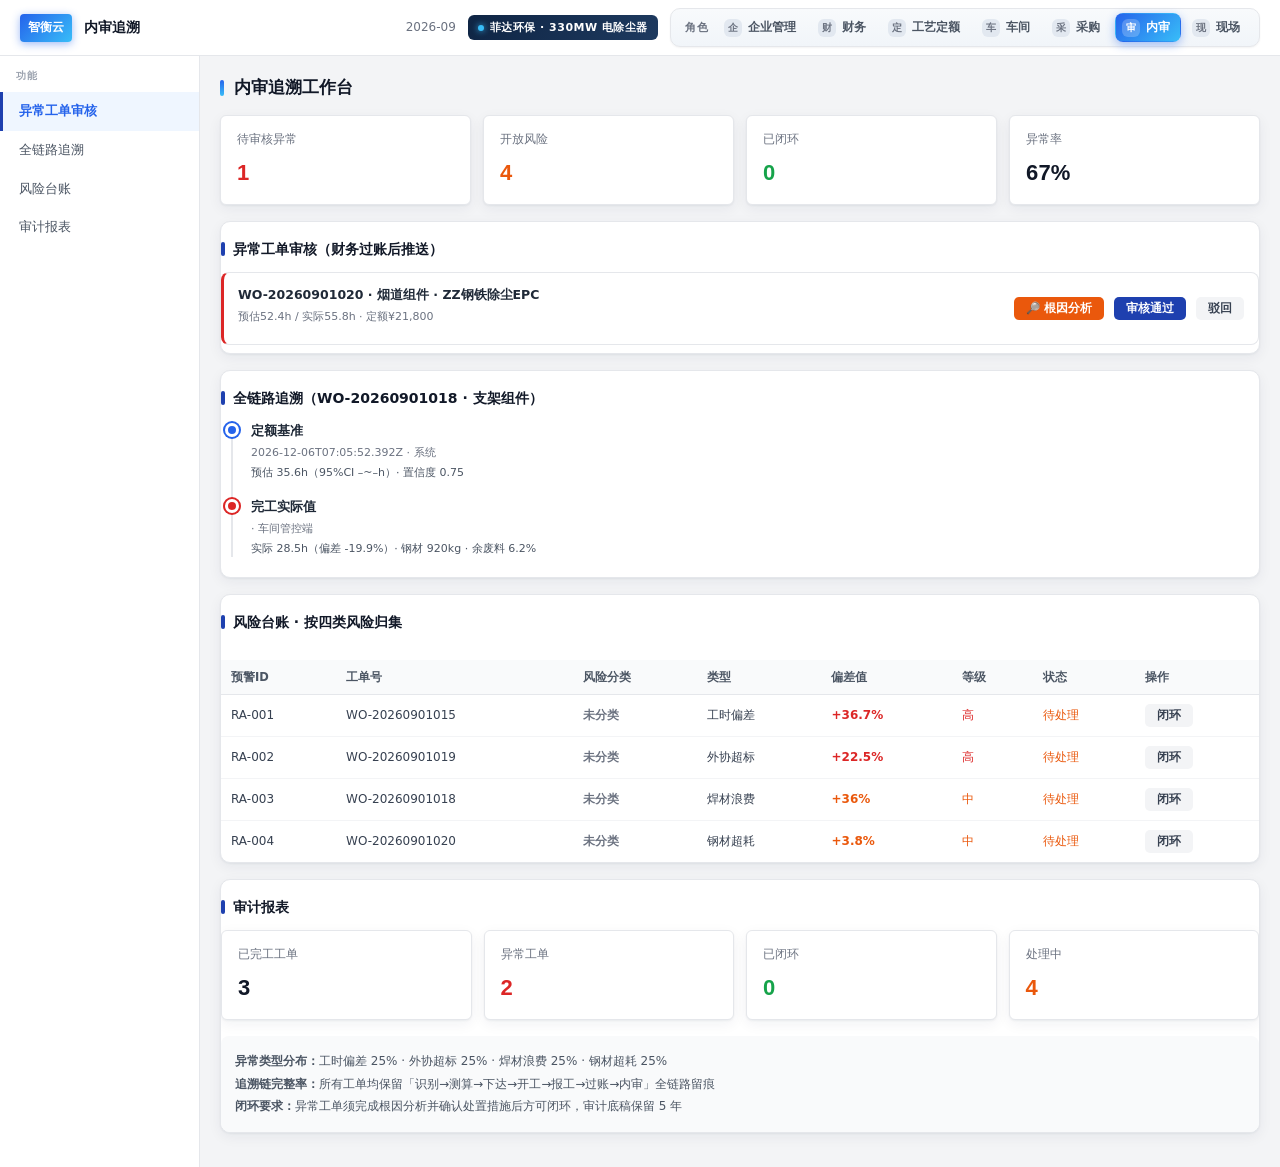
==== audit.html @ 698e4dbf "chore: 同步静态演示前端" ====
<!DOCTYPE html>
<html lang="zh-CN">
<head>
<meta charset="UTF-8">
<meta name="viewport" content="width=device-width,initial-scale=1.0">
<title>智衡云 · 内审追溯端</title>
<link rel="stylesheet" href="shared/theme.css?v=20260930v4">
<script src="shared/static-api.js"></script>
<script src="shared/cost-assumptions.js"></script>
<script src="shared/app.js"></script>
<script src="shared/api.js"></script>
</head>
<body>
<div class="topbar">
  <div class="topbar-left">
    <div class="topbar-logo">智衡云</div>
    <div><div class="topbar-title">内审追溯</div></div>
  </div>
    <div class="topbar-right">
    <span>2026-09</span>
    <span class="corp-badge"><span class="dot"></span>菲达环保 · 330MW 电除尘器</span>
    <div id="roleSwitcherSlot" data-role="audit"></div>
  </div>
</div>
<div class="role-layout">
  <div class="role-sidebar">
    <div class="role-sidebar-title">功能</div>
    <div class="role-nav-item active" onclick="switchNav(this,0)">异常工单审核</div>
    <div class="role-nav-item" onclick="switchNav(this,1)">全链路追溯</div>
    <div class="role-nav-item" onclick="switchNav(this,2)">风险台账</div>
    <div class="role-nav-item" onclick="switchNav(this,3)">审计报表</div>
  </div>
  <div class="role-main">
    <div class="role-page-head">
      <div class="role-page-title">内审追溯工作台</div>
    </div>
    <div class="role-kpi-grid" id="auditKpi"></div>

    <div class="role-panel" id="panel-anomaly">
      <div class="role-section-title">异常工单审核（财务过账后推送）</div>
      <div id="anomalyList"></div>
    </div>

    <div class="role-panel" id="panel-trace">
      <div class="role-section-title" id="traceTitle">全链路追溯</div>
      <div style="position:relative;padding-left:30px;margin-bottom:20px">
        <div style="position:absolute;left:10px;top:0;bottom:0;width:2px;background:#e5e7eb"></div>
        <div id="traceBody"><div style="color:#9ca3af;font-size:12px">加载中…</div></div>
      </div>
    </div>

    <div class="role-panel" id="panel-risk">
      <div class="role-section-title">风险台账 · 按四类风险归集</div>
      <div class="role-kpi-grid" style="margin-bottom:14px" id="riskClassBox"></div>
      <div id="riskList"></div>
    </div>

    <div class="role-panel" id="panel-report">
      <div class="role-section-title">审计报表</div>
      <div class="role-kpi-grid" style="margin-bottom:16px" id="reportKpi"></div>
      <div style="background:var(--gray-50);border-radius:8px;padding:14px;font-size:12px;color:var(--gray-600);line-height:1.9" id="reportDetail">
      </div>
    </div>

    <div class="role-panel" id="rootcauseBox" style="display:none;border-left:4px solid #2563eb"></div>
  </div>
</div>

<script>
function switchNav(el, idx) {
  var items = document.querySelectorAll('.role-nav-item');
  for (var i = 0; i < items.length; i++) items[i].classList.remove('active');
  el.classList.add('active');
  var panels = document.querySelectorAll('.role-main .role-panel');
  if (panels[idx]) {
    panels[idx].scrollIntoView({behavior:'smooth', block:'start'});
  } else {
    showToast(el.textContent.trim() + ' 模块建设中', 'warn');
  }
}

function renderAudit() {
  var posted = DB.workOrders.filter(function(w){return w.status==='posted';});
  var openRisks = DB.riskAlerts.filter(function(a){return a.status==='open';});
  var closedRisks = DB.riskAlerts.filter(function(a){return a.status==='closed';});
  var doneWOs = DB.workOrders.filter(function(w){return w.actualHours!=null;});
  var abnormal = doneWOs.filter(function(w){return detectAnomalies(w).length>0;});

  document.getElementById('auditKpi').innerHTML =
    '<div class="role-kpi-card"><div class="rk-label">待审核异常</div><div class="rk-value" style="color:#dc2626">' + posted.length + '</div></div>' +
    '<div class="role-kpi-card"><div class="rk-label">开放风险</div><div class="rk-value" style="color:#ea580c">' + openRisks.length + '</div></div>' +
    '<div class="role-kpi-card"><div class="rk-label">已闭环</div><div class="rk-value" style="color:#16a34a">' + closedRisks.length + '</div></div>' +
    '<div class="role-kpi-card"><div class="rk-label">异常率</div><div class="rk-value">' +
      (doneWOs.length ? Math.round(abnormal.length/doneWOs.length*100) : 0) + '%</div></div>';

  // 异常工单审核（带根因分析）
  var ahtml = '';
  if (posted.length === 0) {
    ahtml = '<div style="text-align:center;color:var(--gray-400);padding:30px;font-size:13px">暂无待审核异常工单</div>';
  } else {
    posted.forEach(function(w) {
      var anomalies = detectAnomalies(w);
      ahtml += '<div class="todo-item" style="border-left:3px solid #dc2626"><div class="todo-info"><div class="todo-title">' + w.id + ' · ' + w.component + ' · ' + w.project + '</div>' +
        '<div class="todo-sub">预估' + w.estHours + 'h / 实际' + (w.actualHours||'-') + 'h · 定额' + fmtMoney(w.estCost) + '</div>' +
        '<div style="margin-top:6px">' + anomalies.map(function(a){return '<span style="display:inline-block;background:#fef2f2;color:#dc2626;padding:2px 8px;border-radius:4px;font-size:10px;margin-right:6px">' + a.type + ' ' + a.value + '</span>';}).join('') + '</div></div>' +
        '<div class="todo-right"><button class="btn-sm warn" onclick="showRootCause(\'' + w.id + '\')">🔎 根因分析</button> ' +
        '<button class="btn-sm primary" onclick="auditApprove(\'' + w.id + '\')">审核通过</button> ' +
        '<button class="btn-sm" onclick="auditReject(\'' + w.id + '\')">驳回</button></div></div>';
    });
  }
  document.getElementById('anomalyList').innerHTML = ahtml;

  // 风险台账（含文档要求的四类风险归类）
  var rhtml = '<table class="role-table"><thead><tr><th>预警ID</th><th>工单号</th><th>风险分类</th><th>类型</th><th>偏差值</th><th>等级</th><th>状态</th><th>操作</th></tr></thead><tbody>';
  DB.riskAlerts.slice(0,40).forEach(function(r) {
    var levelColor = r.level === 'high' ? '#dc2626' : '#ea580c';
    var statusColor = r.status === 'open' ? '#ea580c' : '#16a34a';
    var statusText = r.status === 'open' ? '待处理' : '已闭环';
    var cls = r.riskClass || '未分类';
    var clsColor = cls==='流程风险' ? '#2563eb' : cls==='数据风险' ? '#7c3aed'
                 : cls==='财税合规风险' ? '#ea580c' : cls==='人员与组织影响风险' ? '#0891b2' : '#6b7280';
    rhtml += '<tr><td>' + r.id + '</td><td>' + (r.woId||'') + '</td>' +
      '<td><span style="color:' + clsColor + ';font-weight:600;font-size:11.5px">' + cls + '</span></td>' +
      '<td>' + r.type + '</td>' +
      '<td style="color:' + levelColor + ';font-weight:700">' + r.value + '</td>' +
      '<td><span style="color:' + levelColor + '">' + (r.level==='high'?'高':'中') + '</span></td>' +
      '<td style="color:' + statusColor + '">' + statusText + '</td>' +
      '<td>' + (r.status==='open' ? '<button class="btn-sm" onclick="closeRisk(\'' + r.id + '\')">闭环</button>' : '-') + '</td></tr>';
  });
  rhtml += '</tbody></table>';
  document.getElementById('riskList').innerHTML = rhtml;

  renderRiskClass();
  renderReport(doneWOs, abnormal, openRisks, closedRisks);
  renderTrace();
}

// 四类风险归集（对应《项目框架和思路》要求的风险分类）
async function renderRiskClass() {
  try{
    const j = await (await fetch('/api/dashboard/risk-by-class')).json();
    const rows = j.data.rows || [];
    document.getElementById('riskClassBox').innerHTML = rows.map(function(r){
      var c = r.risk_class==='流程风险' ? '#2563eb' : r.risk_class==='数据风险' ? '#7c3aed'
            : r.risk_class==='财税合规风险' ? '#ea580c' : r.risk_class==='人员与组织影响风险' ? '#0891b2' : '#6b7280';
      return '<div class="role-kpi-card" style="border-left:3px solid ' + c + '">' +
        '<div class="rk-label" style="color:' + c + ';font-weight:700">' + r.risk_class + '</div>' +
        '<div class="rk-value">' + r.n + '</div>' +
        '<div style="font-size:10.5px;color:var(--gray-500);margin-top:3px;line-height:1.5">' +
          (r.open_n ? '未闭环 ' + r.open_n + ' 条<br>' : '全部已闭环<br>') + (r.desc||'') + '</div></div>';
    }).join('');
  }catch(e){}
}

function renderReport(doneWOs, abnormal, openRisks, closedRisks) {
  var byType = {};
  DB.riskAlerts.forEach(function(r){ byType[r.type] = (byType[r.type]||0)+1; });
  var tot = DB.riskAlerts.length || 1;
  var dist = Object.keys(byType).sort(function(a,b){return byType[b]-byType[a];})
    .map(function(k){ return k + ' ' + Math.round(byType[k]/tot*100) + '%'; }).join(' · ') || '暂无';
  document.getElementById('reportKpi').innerHTML =
    '<div class="role-kpi-card"><div class="rk-label">已完工工单</div><div class="rk-value">' + doneWOs.length + '</div></div>' +
    '<div class="role-kpi-card"><div class="rk-label">异常工单</div><div class="rk-value" style="color:#dc2626">' + abnormal.length + '</div></div>' +
    '<div class="role-kpi-card"><div class="rk-label">已闭环</div><div class="rk-value" style="color:#16a34a">' + closedRisks.length + '</div></div>' +
    '<div class="role-kpi-card"><div class="rk-label">处理中</div><div class="rk-value" style="color:#ea580c">' + openRisks.length + '</div></div>';
  document.getElementById('reportDetail').innerHTML =
    '<strong>异常类型分布：</strong>' + dist + '<br>' +
    '<strong>追溯链完整率：</strong>所有工单均保留「识别→测算→下达→开工→报工→过账→内审」全链路留痕<br>' +
    '<strong>闭环要求：</strong>异常工单须完成根因分析并确认处置措施后方可闭环，审计底稿保留 5 年';
}

async function renderTrace(woId) {
  var list = DB.workOrders.filter(function(w){return w.actualHours!=null;});
  var pick = woId ? getWOById(woId) : list[0];
  if (!pick) { document.getElementById('traceBody').innerHTML = '<div style="color:#9ca3af;font-size:12px">暂无可追溯工单</div>'; return; }
  document.getElementById('traceTitle').textContent = '全链路追溯（' + pick.id + ' · ' + pick.component + '）';

  var logs = [];
  try {
    var j = await (await fetch('/api/work-orders/' + pick.id)).json();
    logs = (j.data && j.data.logs) || [];
  } catch(e){}

  var nodes = [];
  if (pick.source === 'bom' || pick.source === 'drawing') {
    nodes.push({t:'工程图识别 / BOM 拆解', d:pick.createdAt, who:'工艺定额端',
      x:'构件 ' + pick.component + ' · 重量 ' + pick.weight + 'kg · 材质 ' + pick.material, c:'#2563eb'});
  }
  logs.forEach(function(l){
    var ab = detectAnomalies(pick).length > 0 && (l.action.indexOf('报工')>=0 || l.action.indexOf('过账')>=0);
    nodes.push({t:l.dept + ' · ' + l.action, d:l.created_at, who:l.dept, x:'', c: ab ? '#ea580c' : '#2563eb'});
  });
  if (pick.estHours) nodes.push({t:'定额基准', d:pick.createdAt, who:'系统',
    x:'预估 ' + pick.estHours + 'h（95%CI ' + (pick.ciLow||'–') + '~' + (pick.ciHigh||'–') + 'h）· 置信度 ' + pick.confidence, c:'#2563eb'});
  if (pick.actualHours != null) {
    var dv = ((pick.actualHours - pick.estHours)/pick.estHours*100).toFixed(1);
    nodes.push({t:'完工实际值', d:pick.completedAt, who:'车间管控端',
      x:'实际 ' + pick.actualHours + 'h（偏差 ' + (dv>0?'+':'') + dv + '%）· 钢材 ' + (pick.actualSteel||'–') + 'kg · 余废料 ' + (pick.scrapRate||'–') + '%',
      c: Math.abs(dv) > 15 ? '#dc2626' : '#16a34a'});
  }

  document.getElementById('traceBody').innerHTML = nodes.length ? nodes.map(function(n){
    return '<div style="position:relative;margin-bottom:16px"><div style="position:absolute;left:-26px;top:2px;width:14px;height:14px;border-radius:50%;background:' + n.c +
      ';border:3px solid #fff;box-shadow:0 0 0 2px ' + n.c + '"></div>' +
      '<div style="font-size:13px;font-weight:700;color:var(--gray-800)">' + n.t + '</div>' +
      '<div style="font-size:11px;color:var(--gray-500);margin-top:2px">' + (n.d||'') + (n.who?' · ' + n.who:'') + '</div>' +
      (n.x ? '<div style="font-size:11px;color:var(--gray-600);margin-top:2px">' + n.x + '</div>' : '') + '</div>';
  }).join('') : '<div style="color:#9ca3af;font-size:12px">该工单暂无审计留痕</div>';
}

async function showRootCause(woId) {
  var box = document.getElementById('rootcauseBox');
  box.style.display = 'block';
  box.scrollIntoView({behavior:'smooth', block:'center'});
  box.innerHTML = '<div style="color:#6b7280;font-size:12.5px">🔎 正在基于相似工单群组做统计归因…</div>';
  var d;
  try {
    var j = await (await fetch('/api/analysis/rootcause/' + woId)).json();
    if (j.code !== 0) throw new Error(j.message);
    d = j.data;
  } catch(e) {
    box.innerHTML = '<div style="color:#dc2626;font-size:12.5px">分析失败：' + e.message + '</div>';
    return;
  }
  var vColor = d.verdict === '个别异常' ? '#dc2626' : (d.verdict === '系统性偏差' ? '#ea580c' : '#16a34a');
  var dimRows = d.dimensions.map(function(x){
    var c = x.status === 'alert' ? '#dc2626' : (x.status === 'warn' ? '#ea580c' : '#16a34a');
    return '<tr><td>' + x.dimension + '</td><td style="color:' + c + ';font-weight:700">' + (x.value>0?'+':'') + x.value + x.unit +
      '</td><td>' + x.threshold + x.unit + '</td><td style="color:' + c + '">' +
      (x.status==='normal'?'正常':(x.status==='warn'?'预警':'超限')) + '</td>' +
      '<td style="font-size:11px;color:var(--gray-500)">' + (x.desc||'') + '</td></tr>';
  }).join('');

  box.innerHTML =
    '<div style="display:flex;justify-content:space-between;align-items:flex-start;margin-bottom:12px">' +
      '<div><div style="font-size:14px;font-weight:800;color:var(--gray-800)">🔎 智能根因分析 · ' + woId + '</div>' +
      '<div style="font-size:11.5px;color:var(--gray-500);margin-top:3px">' + (d.component||'') + ' · ' + (d.material||'') +
      ' · ' + d.weight + 'kg · 生成于 ' + d.generated_at + '</div></div>' +
      '<button class="btn-sm" onclick="document.getElementById(\'rootcauseBox\').style.display=\'none\'">收起</button>' +
    '</div>' +

    '<div style="background:' + vColor + '14;border-left:4px solid ' + vColor + ';padding:12px 14px;border-radius:6px;margin-bottom:14px">' +
      '<div style="font-size:13px;font-weight:800;color:' + vColor + '">判定：' + d.verdict + '</div>' +
      '<div style="font-size:12px;color:var(--gray-700);margin-top:6px;line-height:1.8">' + d.findings.join('<br>') + '</div>' +
    '</div>' +

    '<div style="display:grid;grid-template-columns:repeat(4,1fr);gap:10px;margin-bottom:14px">' +
      '<div style="background:var(--gray-50);border-radius:8px;padding:10px"><div style="font-size:11px;color:var(--gray-500)">本工单偏差</div>' +
        '<div style="font-size:16px;font-weight:800;color:' + vColor + '">' + (d.my_deviation>0?'+':'') + d.my_deviation + '%</div></div>' +
      '<div style="background:var(--gray-50);border-radius:8px;padding:10px"><div style="font-size:11px;color:var(--gray-500)">参照组均值（' + d.group_size + '个）</div>' +
        '<div style="font-size:16px;font-weight:800">' + (d.group_avg>0?'+':'') + d.group_avg + '%</div></div>' +
      '<div style="background:var(--gray-50);border-radius:8px;padding:10px"><div style="font-size:11px;color:var(--gray-500)">参照组标准差</div>' +
        '<div style="font-size:16px;font-weight:800">' + d.group_std + '%</div></div>' +
      '<div style="background:var(--gray-50);border-radius:8px;padding:10px"><div style="font-size:11px;color:var(--gray-500)">偏离度 z-score</div>' +
        '<div style="font-size:16px;font-weight:800">' + d.z_score + '</div></div>' +
    '</div>' +

    '<div style="font-size:12px;color:var(--gray-500);margin-bottom:8px">参照组：' + d.group_desc + '</div>' +

    '<table class="role-table" style="margin-bottom:14px"><thead><tr><th>维度</th><th>偏差</th><th>预警阈值</th><th>状态</th><th>口径</th></tr></thead>' +
    '<tbody>' + dimRows + '</tbody></table>' +

    '<div style="background:#f0f7ff;border-radius:8px;padding:12px 14px;font-size:12.5px;color:#1e3a5f;line-height:1.9">' +
      '<strong>处置建议：</strong><br>' + d.suggestions.map(function(s){return '· ' + s;}).join('<br>') +
    '</div>' +

    (d.model_feedback ?
      '<div style="background:#fffbeb;border-left:4px solid #f59e0b;border-radius:6px;padding:12px 14px;margin-top:12px;font-size:12.5px;color:#78350f;line-height:1.8">' +
      '<strong>数据飞轮反馈：</strong>' + d.model_feedback.message + '</div>' : '') +

    '<div style="font-size:11px;color:var(--gray-400);margin-top:10px">分析方法：' + d.method + '</div>';
}

async function closeRisk(id) {
  try {
    await fetch('/api/risk-alerts/' + id + '/close', {method:'POST',
      headers:{'Content-Type':'application/json'}, body:'{}'});
    if (window.ApiSync) await ApiSync.syncAll();
    showToast('✅ 风险已闭环', 'success');
    renderAudit();
  } catch(e) { showToast('闭环失败：' + e.message, 'error'); }
}

renderAudit();
</script>
</body>
</html>
---- shared/theme.css ----
/* ===== 智衡云 · 非标作业智能成本管控体系 - 共享样式 ===== */
:root{
  --steel-900:#0f2544;--steel-800:#1a3a5c;--steel-700:#2563eb;--steel-600:#1e40af;--steel-500:#3b82f6;--steel-400:#60a5fa;--steel-100:#dbeafe;--steel-50:#eff6ff;
  --green:#16a34a;--green-bg:#dcfce7;--green-dark:#15803d;
  --amber:#ea580c;--amber-bg:#ffedd5;--amber-light:#fbbf24;
  --red:#dc2626;--red-bg:#fee2e2;--red-dark:#b91c1c;
  --purple:#4b5563;--purple-bg:#f3f4f6;
  --cyan:#0e7490;--cyan-bg:#ecfeff;
  --gray-900:#111827;--gray-800:#1f2937;--gray-700:#374151;--gray-600:#4b5563;--gray-500:#6b7280;--gray-400:#9ca3af;--gray-300:#d1d5db;--gray-200:#e5e7eb;--gray-100:#f3f4f6;--gray-50:#f9fafb;
  --radius-sm:4px;--radius:6px;--radius-lg:10px;--radius-xl:14px;
  --shadow-sm:0 1px 2px rgba(0,0,0,.05);--shadow:0 1px 3px rgba(0,0,0,.1);--shadow-lg:0 4px 12px rgba(0,0,0,.08);
  --font:"Microsoft YaHei","PingFang SC",system-ui,sans-serif;
}
*{margin:0;padding:0;box-sizing:border-box}
body{font-family:var(--font);background:var(--gray-100);color:var(--gray-800);font-size:13px;line-height:1.6}
a{text-decoration:none;color:inherit}

/* ===== 企业壳层（左功能 + 顶栏角色，参考用友/金蝶类财务台） ===== */
.app-shell{display:flex;min-height:100vh;background:var(--gray-100)}
.app-sider{width:200px;flex-shrink:0;background:#0b1f36;color:rgba(255,255,255,.78);display:flex;flex-direction:column;position:sticky;top:0;height:100vh;z-index:90}
.app-sider-brand{height:56px;padding:0 16px;display:flex;align-items:center;gap:10px;border-bottom:1px solid rgba(255,255,255,.08);flex-shrink:0}
.app-sider-logo{width:28px;height:28px;border:1px solid rgba(255,255,255,.4);border-radius:4px;display:flex;align-items:center;justify-content:center;font-size:11px;font-weight:700;color:#fff;letter-spacing:.5px}
.app-sider-name{font-size:14px;font-weight:700;color:#fff;line-height:1.2}
.app-sider-sub{font-size:10px;opacity:.55;margin-top:2px}
.app-sider-nav{flex:1;overflow-y:auto;padding:12px 0}
.app-sider-group{font-size:10px;font-weight:700;letter-spacing:1px;color:rgba(255,255,255,.35);padding:10px 18px 6px;text-transform:uppercase}
.app-sider-item{display:block;padding:9px 18px;font-size:13px;color:rgba(255,255,255,.72);cursor:pointer;border-left:3px solid transparent;transition:background .15s,color .15s}
.app-sider-item:hover{background:rgba(255,255,255,.06);color:#fff}
.app-sider-item.active{background:rgba(37,99,235,.28);color:#fff;border-left-color:#60a5fa;font-weight:600}
.app-sider-item a{display:block;color:inherit}
.app-sider-foot{padding:12px 16px 16px;border-top:1px solid rgba(255,255,255,.08);font-size:11px;color:rgba(255,255,255,.4);line-height:1.7}
.app-sider-foot a{color:rgba(255,255,255,.55);margin-right:10px}
.app-sider-foot a:hover{color:#fff}

.app-body{flex:1;min-width:0;display:flex;flex-direction:column}
.app-header{height:56px;background:#fff;border-bottom:1px solid var(--gray-200);display:flex;align-items:center;justify-content:space-between;padding:0 20px;position:sticky;top:0;z-index:80}
.app-header-left{display:flex;align-items:center;gap:12px;min-width:0}
.app-header-crumb{font-size:12px;color:var(--gray-400)}
.app-header-crumb b{color:var(--gray-800);font-weight:700;font-size:14px;margin-left:6px}
.app-header-meta{font-size:12px;color:var(--gray-500);display:flex;align-items:center;gap:12px;flex-shrink:0}
.app-header-meta .sep{width:1px;height:14px;background:var(--gray-200)}
.app-header-right{display:flex;align-items:center;gap:12px;flex-shrink:0}
.app-content{flex:1;padding:18px 20px 28px;max-width:100%}

/* 右上角角色板块 */
.role-panel-box{display:flex;align-items:center;gap:10px;padding:4px 6px 4px 12px;background:var(--gray-50);border:1px solid var(--gray-200);border-radius:6px}
.role-panel-label{font-size:11px;font-weight:700;color:var(--gray-400);white-space:nowrap;letter-spacing:.5px}
.role-panel-list{display:flex;align-items:center;gap:4px;flex-wrap:wrap}
.role-pill{display:inline-flex;align-items:center;justify-content:center;padding:5px 10px;border-radius:4px;font-size:12px;font-weight:600;color:var(--gray-600);background:transparent;border:1px solid transparent;cursor:pointer;font-family:inherit;white-space:nowrap;transition:background .15s,color .15s,border-color .15s}
.role-pill:hover{background:#fff;border-color:var(--gray-200);color:var(--steel-700)}
.role-pill.current{background:var(--steel-800);border-color:var(--steel-800);color:#fff}
.role-switcher{position:relative;display:flex;align-items:center;gap:10px}
.role-switcher-btn{display:none}
.role-switcher-menu{display:none}
.role-avatar{display:none}
.role-switcher-text{display:none}
.role-switcher-label{display:none}
.role-switcher-name{display:none}
.role-switcher-caret{display:none}

/* ===== 顶部导航（角色页兼容） ===== */
.topbar{background:#fff;color:var(--gray-800);padding:0 20px;height:56px;display:flex;align-items:center;justify-content:space-between;border-bottom:1px solid var(--gray-200);position:sticky;top:0;z-index:100}
.topbar-left{display:flex;align-items:center;gap:12px}
.topbar-logo{height:28px;padding:0 8px;background:var(--steel-900);border:none;border-radius:4px;display:flex;align-items:center;justify-content:center;font-weight:700;font-size:12px;letter-spacing:.5px;color:#fff}
.topbar-title{font-size:14px;font-weight:700;color:var(--gray-900)}
.topbar-sub{font-size:11px;color:var(--gray-400);margin-top:1px}
.topbar-right{display:flex;align-items:center;gap:12px;font-size:12px;color:var(--gray-500)}
.topbar-link{background:var(--gray-50);border:1px solid var(--gray-200);color:var(--gray-700);padding:5px 12px;border-radius:4px;font-size:12px;cursor:pointer;transition:background .15s,border-color .15s}
.topbar-link:hover{background:var(--steel-50);border-color:var(--steel-300);color:var(--steel-700)}
.topbar-back{background:var(--gray-50);border:1px solid var(--gray-200);color:var(--gray-700);padding:5px 12px;border-radius:4px;font-size:12px;cursor:pointer;transition:background .15s}
.topbar-back:hover{background:var(--steel-50)}

/* ===== 页面容器 ===== */
.page-container{max-width:1400px;margin:0 auto;padding:20px 24px}
.page-header{margin-bottom:16px}
.page-title{font-size:18px;font-weight:700;color:var(--gray-900);margin-bottom:4px}
.page-subtitle{font-size:12.5px;color:var(--gray-500)}

/* 兼容旧布局：角色页左栏 + 顶栏 */
.role-layout{display:grid;grid-template-columns:200px 1fr;gap:0;min-height:calc(100vh - 56px)}
.role-sidebar{background:#fff;border-right:1px solid var(--gray-200);padding:12px 0}
.role-sidebar-title{font-size:10px;font-weight:700;color:var(--gray-400);padding:0 16px;margin-bottom:8px;letter-spacing:1px}
.role-nav-item{padding:9px 16px;font-size:13px;color:var(--gray-600);cursor:pointer;display:flex;align-items:center;gap:10px;transition:all .15s;border-left:3px solid transparent}
.role-nav-item:hover{background:var(--gray-50);color:var(--gray-900)}
.role-nav-item.active{background:var(--steel-50);color:var(--steel-700);border-left-color:var(--steel-600);font-weight:600}
.role-nav-icon{display:none}
.role-main{padding:18px 20px;background:var(--gray-100)}
.role-page-head{margin-bottom:14px}
.role-page-title{font-size:17px;font-weight:700;color:var(--gray-900);display:flex;align-items:center;gap:10px}
.role-page-sub{font-size:12.5px;color:var(--gray-500);margin-top:3px}

/* ===== 企业看板 ===== */
.dashboard-grid{display:grid;grid-template-columns:repeat(4,1fr);gap:12px;margin-bottom:16px}
.dash-card{background:#fff;border-radius:var(--radius);padding:16px;border:1px solid var(--gray-200);position:relative;overflow:hidden}
.dash-card::before{content:'';position:absolute;top:0;left:0;right:0;height:2px}
.dash-card.blue::before{background:var(--steel-600)}
.dash-card.green::before{background:var(--green)}
.dash-card.amber::before{background:var(--amber)}
.dash-card.red::before{background:var(--red)}
.dash-label{font-size:12px;color:var(--gray-500);margin-bottom:8px}
.dash-value{font-size:24px;font-weight:700;color:var(--gray-900)}
.dash-value .unit{font-size:12px;color:var(--gray-500);font-weight:400;margin-left:3px}
.dash-change{font-size:11px;margin-top:6px;color:var(--gray-500)}
.dash-change.up{color:var(--red)}
.dash-change.down{color:var(--green)}
.chart-row{display:grid;grid-template-columns:2fr 1fr;gap:14px;margin-bottom:16px}
.chart-card{background:#fff;border-radius:var(--radius);padding:16px;border:1px solid var(--gray-200);margin-bottom:0}
.chart-title{font-size:13.5px;font-weight:700;color:var(--gray-900);margin-bottom:12px;display:flex;align-items:center;gap:8px}
.chart-title::before{content:'';width:3px;height:13px;background:var(--steel-600);border-radius:1px}
.chart-box{width:100%;height:280px}
.alert-list{max-height:280px;overflow-y:auto}
.alert-item{padding:10px 12px;border-radius:4px;margin-bottom:8px;border-left:3px solid;display:flex;justify-content:space-between;align-items:flex-start;gap:10px}
.alert-item.high{background:var(--red-bg);border-left-color:var(--red)}
.alert-item.mid{background:var(--amber-bg);border-left-color:var(--amber)}
.alert-item.low{background:var(--steel-50);border-left-color:var(--steel-500)}
.alert-title{font-size:12px;font-weight:700;color:var(--gray-800);margin-bottom:2px}
.alert-desc{font-size:11px;color:var(--gray-600);line-height:1.4}
.alert-tag{font-size:10px;font-weight:700;padding:2px 6px;border-radius:3px;color:#fff;white-space:nowrap}
.alert-tag.high{background:var(--red)}
.alert-tag.mid{background:var(--amber)}
.alert-tag.low{background:var(--steel-500)}
.view-panel{display:none}
.view-panel.active{display:block}

/* ===== KPI卡片（角色页） ===== */
.role-kpi-grid{display:grid;grid-template-columns:repeat(4,1fr);gap:12px;margin-bottom:16px}
.role-kpi-card{background:#fff;border-radius:var(--radius);padding:14px 16px;border:1px solid var(--gray-200);box-shadow:var(--shadow-sm)}
.rk-label{font-size:11.5px;color:var(--gray-500);margin-bottom:6px}
.rk-value{font-size:22px;font-weight:900;color:var(--gray-900)}
.role-kpi{background:#fff;border-radius:var(--radius);padding:14px 16px;border:1px solid var(--gray-200)}
.role-kpi .k{font-size:11.5px;color:var(--gray-500);margin-bottom:6px}
.role-kpi .v{font-size:22px;font-weight:900;color:var(--gray-900)}
.role-kpi .v.warn{color:var(--amber)}
.role-kpi .v.danger{color:var(--red)}
.role-kpi .v.success{color:var(--green)}

/* ===== 区块标题 ===== */
.role-section-title{font-size:14px;font-weight:800;color:var(--gray-900);margin:16px 0 12px;display:flex;align-items:center;gap:8px}
.role-section-title::before{content:'';width:4px;height:14px;background:var(--steel-600);border-radius:2px}

/* ===== 待办项 ===== */
.todo-item{display:flex;justify-content:space-between;align-items:center;padding:12px 14px;border-radius:8px;border:1px solid var(--gray-200);margin-bottom:8px;background:#fff;transition:all .2s}
.todo-item:hover{border-color:var(--steel-400);box-shadow:var(--shadow-sm)}
.todo-info{flex:1;min-width:0}
.todo-title{font-size:12.5px;font-weight:700;color:var(--gray-800);margin-bottom:3px}
.todo-sub{font-size:11px;color:var(--gray-500)}
.todo-right{display:flex;align-items:center;gap:10px;flex-shrink:0;margin-left:12px}

/* ===== 面板 ===== */
.role-panel{background:#fff;border-radius:var(--radius-lg);border:1px solid var(--gray-200);margin-bottom:16px;overflow:hidden}
.role-panel-h{padding:12px 18px;border-bottom:1px solid var(--gray-100);display:flex;justify-content:space-between;align-items:center}
.role-panel-h h3{font-size:13.5px;font-weight:800;color:var(--gray-900)}
.role-panel-b{padding:16px 18px}

/* ===== 表格 ===== */
.role-table{width:100%;border-collapse:collapse;font-size:12px}
.role-table th{text-align:left;padding:8px 10px;background:var(--gray-50);color:var(--gray-600);font-weight:700;border-bottom:1px solid var(--gray-200);font-size:11.5px}
.role-table td{padding:9px 10px;border-bottom:1px solid var(--gray-100);color:var(--gray-700)}
.role-table tr:hover td{background:var(--gray-50)}
.role-table tr:last-child td{border-bottom:none}

/* ===== 按钮 ===== */
.btn-sm{padding:4px 12px;border-radius:5px;font-size:11.5px;font-weight:600;border:none;cursor:pointer;transition:all .2s;font-family:inherit}
.btn-sm.primary{background:var(--steel-600);color:#fff}
.btn-sm.primary:hover{background:var(--steel-700)}
.btn-sm.success{background:var(--green);color:#fff}
.btn-sm.success:hover{background:var(--green-dark)}
.btn-sm.warn{background:var(--amber);color:#fff}
.btn-sm.warn:hover{background:#c2410c}
.btn-sm.danger{background:var(--red);color:#fff}
.btn-sm.danger:hover{background:var(--red-dark)}
.btn-sm{background:var(--gray-100);color:var(--gray-700)}
.btn-sm:hover{background:var(--gray-200)}

/* ===== 置信度标签 ===== */
.confidence-tag{display:inline-block;padding:2px 8px;border-radius:4px;font-size:10.5px;font-weight:800}
.conf-high{background:var(--green-bg);color:var(--green)}
.conf-mid{background:var(--amber-bg);color:var(--amber)}
.conf-low{background:var(--red-bg);color:var(--red)}

/* ===== 待办项 ===== */
.role-todo{display:flex;justify-content:space-between;align-items:center;padding:10px 12px;border-radius:8px;border:1px solid var(--gray-100);margin-bottom:8px;transition:all .2s;cursor:pointer}
.role-todo:hover{border-color:var(--steel-300);background:var(--steel-50)}
.role-todo-title{font-size:12.5px;font-weight:700;color:var(--gray-800);margin-bottom:2px}
.role-todo-desc{font-size:11px;color:var(--gray-500)}
.role-todo-actions{display:flex;gap:6px;flex-shrink:0}

/* ===== SHAP归因条 ===== */
.shap-row{display:flex;align-items:center;gap:8px;margin-bottom:6px;font-size:11.5px}
.shap-row .lbl{width:80px;color:var(--gray-600);flex-shrink:0}
.shap-row .bar{flex:1;height:14px;background:var(--gray-100);border-radius:3px;overflow:hidden}
.shap-row .bar-fill{height:100%;border-radius:3px}
.shap-row .val{width:55px;text-align:right;font-weight:700;color:var(--gray-700);flex-shrink:0}

/* ===== 洞察框 ===== */
.insight-box{background:var(--gray-50);border:1px solid var(--gray-200);border-radius:6px;padding:12px 14px;font-size:12px;color:var(--gray-700);line-height:1.7}

/* ===== 四联链 ===== */
.chain-steps{display:flex;align-items:center;gap:6px;margin-bottom:14px;flex-wrap:wrap}
.chain-step{padding:6px 14px;border-radius:6px;font-size:11.5px;font-weight:700;background:var(--gray-100);color:var(--gray-500)}
.chain-step.on{background:var(--steel-600);color:#fff}
.chain-arrow{color:var(--gray-300);font-weight:900}

/* ===== 工程图识别 ===== */
.upload-zone{border:2px dashed var(--gray-300);border-radius:10px;padding:30px;text-align:center;cursor:pointer;transition:all .2s;background:var(--gray-50)}
.upload-zone:hover{border-color:var(--steel-500);background:var(--steel-50)}
.upload-icon{font-size:36px;margin-bottom:8px}
.upload-text{font-size:13px;color:var(--gray-600);margin-bottom:4px}
.upload-hint{font-size:11px;color:var(--gray-400)}
.recognition-result{margin-top:16px}
.recog-step{display:flex;align-items:center;gap:10px;padding:8px 0;border-bottom:1px solid var(--gray-100);font-size:12px}
.recog-step:last-child{border-bottom:none}
.recog-step-icon{width:24px;height:24px;border-radius:50%;display:flex;align-items:center;justify-content:center;font-size:12px;color:#fff;flex-shrink:0}
.recog-step-icon.done{background:var(--green)}
.recog-step-icon.doing{background:var(--amber);animation:pulse 1.5s infinite}
.recog-step-icon.wait{background:var(--gray-300)}
@keyframes pulse{0%,100%{opacity:1}50%{opacity:.5}}
.recog-step-text{flex:1}
.recog-step-text .title{font-weight:700;color:var(--gray-800)}
.recog-step-text .desc{font-size:11px;color:var(--gray-500)}

/* ===== 技术页面 ===== */
.tech-content{margin-top:16px}
.tech-tabs{display:flex;gap:4px;margin-bottom:16px;background:#fff;border-radius:var(--radius-lg);padding:6px;border:1px solid var(--gray-200);box-shadow:var(--shadow-sm);flex-wrap:wrap}
.tech-tab{padding:8px 14px;border-radius:6px;font-size:12px;font-weight:600;color:var(--gray-600);cursor:pointer;transition:all .2s;white-space:nowrap}
.tech-tab:hover{background:var(--gray-100);color:var(--gray-800)}
.tech-tab.active{background:var(--steel-600);color:#fff}
.tech-pane{display:none}
.tech-pane.active{display:block}
.tech-section{margin-bottom:20px}
.tech-card{background:#fff;border-radius:var(--radius-lg);padding:20px;border:1px solid var(--gray-200);box-shadow:var(--shadow-sm);margin-bottom:16px}
.tech-card-title{font-size:14px;font-weight:800;color:var(--gray-900);margin-bottom:12px;display:flex;align-items:center;gap:8px}
.tech-card-title::before{content:'';width:4px;height:14px;background:var(--steel-600);border-radius:2px}
.two-col{display:grid;grid-template-columns:1fr 1fr;gap:16px}

/* ===== 工程图识别 ===== */
.recog-demo{display:grid;grid-template-columns:1fr 1fr;gap:16px;margin-bottom:20px}
.recog-result-panel{background:#fff;border-radius:var(--radius-lg);padding:16px;border:1px solid var(--gray-200);min-height:300px}
.recog-empty{text-align:center;color:var(--gray-400);padding:60px 20px;font-size:13px}

/* ===== 参数网格 ===== */
.param-grid{display:grid;grid-template-columns:1fr 1fr;gap:8px;margin-bottom:14px}
.param-item{display:flex;justify-content:space-between;padding:7px 10px;background:var(--gray-50);border-radius:5px;font-size:11.5px}
.param-item .pk{color:var(--gray-500)}
.param-item .pv{font-weight:700;color:var(--gray-800)}

/* ===== 成本结果 ===== */
.cost-result{background:var(--steel-900);color:#fff;padding:14px 16px;border-radius:6px;margin-bottom:12px}
.cr-title{font-size:11px;opacity:.8;margin-bottom:4px}
.cr-value{font-size:26px;font-weight:900;margin-bottom:6px}
.cr-detail{font-size:11px;opacity:.75;line-height:1.6}

/* ===== 订单管控表 ===== */
.order-note{font-size:11.5px;color:var(--gray-500);margin-bottom:10px;line-height:1.6}
.status-pill{display:inline-block;padding:2px 8px;border-radius:3px;font-size:11px;font-weight:700}
.status-ok{background:var(--green-bg);color:var(--green)}
.status-watch{background:var(--amber-bg);color:var(--amber)}
.status-bad{background:var(--red-bg);color:var(--red)}
.dev-bad{color:var(--red);font-weight:700}
.dev-watch{color:var(--amber);font-weight:700}
.dev-ok{color:var(--green);font-weight:600}
.page-footer{margin-top:28px;padding:16px 0 8px;border-top:1px solid var(--gray-200);font-size:12px;color:var(--gray-500);display:flex;gap:16px;flex-wrap:wrap;align-items:center}
.page-footer a{color:var(--steel-600);text-decoration:underline}
.page-footer a:hover{color:var(--steel-700)}
.role-panel-hint{font-size:11.5px;color:var(--gray-500);padding:0 0 12px;line-height:1.6}
.info-list{list-style:none}
.info-list li{padding:8px 0;font-size:12.5px;color:var(--gray-700);display:flex;justify-content:space-between;border-bottom:1px dashed var(--gray-100);gap:16px}
.info-list li:last-child{border-bottom:none}
.info-list .label{color:var(--gray-500);flex-shrink:0}
.info-list .value{font-weight:600;color:var(--gray-900);text-align:right;max-width:65%}
.tech-tag{display:inline-block;padding:3px 10px;border-radius:4px;font-size:11px;font-weight:700;margin:2px}
.tag-ml{background:var(--steel-100);color:var(--steel-700)}
.tag-data{background:var(--green-bg);color:var(--green)}
.tag-llm{background:var(--gray-100);color:var(--gray-700)}
.tag-api{background:var(--amber-bg);color:var(--amber)}
.tag-rule{background:var(--cyan-bg);color:var(--cyan)}

/* ===== 输入框 ===== */
.input-group{margin-bottom:12px}
.input-group label{display:block;font-size:11.5px;color:var(--gray-600);margin-bottom:4px;font-weight:600}
.input-group input,.input-group select{width:100%;padding:7px 10px;border:1px solid var(--gray-300);border-radius:5px;font-size:12.5px;font-family:inherit;color:var(--gray-800);background:#fff}
.input-group input:focus,.input-group select:focus{outline:none;border-color:var(--steel-500);box-shadow:0 0 0 2px var(--steel-100)}
.input-row{display:grid;grid-template-columns:1fr 1fr;gap:12px}

/* ===== ECharts容器 ===== */
#metricChart1,#metricChart2{width:100%;height:260px}

/* ===== 订单详情抽屉 ===== */
.order-row-clickable:hover td{background:var(--steel-50)!important}
.order-drawer-mask{display:none;position:fixed;inset:0;background:rgba(15,23,42,.45);z-index:9200;justify-content:flex-end}
.order-drawer-mask.open{display:flex}
.order-drawer{width:min(560px,100%);height:100%;background:#fff;box-shadow:-8px 0 32px rgba(0,0,0,.18);display:flex;flex-direction:column;animation:odSlideIn .22s ease}
@keyframes odSlideIn{from{transform:translateX(24px);opacity:.6}to{transform:translateX(0);opacity:1}}
.order-drawer-head{display:flex;align-items:flex-start;justify-content:space-between;gap:12px;padding:18px 20px 14px;border-bottom:1px solid var(--gray-200);flex-shrink:0}
.order-drawer-title{font-size:16px;font-weight:800;color:var(--gray-900);line-height:1.3}
.order-drawer-sub{font-size:12px;color:var(--gray-500);margin-top:6px;display:flex;align-items:center;gap:6px;flex-wrap:wrap}
.order-drawer-close{border:none;background:var(--gray-100);width:32px;height:32px;border-radius:6px;font-size:20px;line-height:1;cursor:pointer;color:var(--gray-600);flex-shrink:0}
.order-drawer-close:hover{background:var(--gray-200);color:var(--gray-900)}
.order-drawer-body{flex:1;overflow-y:auto;padding:16px 20px 28px}
.od-kpi-grid{display:grid;grid-template-columns:repeat(3,1fr);gap:8px;margin-bottom:16px}
.od-kpi{background:var(--gray-50);border:1px solid var(--gray-200);border-radius:8px;padding:10px 12px}
.od-kpi-label{font-size:11px;color:var(--gray-500);font-weight:600}
.od-kpi-val{font-size:18px;font-weight:800;color:var(--gray-900);margin-top:2px}
.od-kpi-val span{font-size:11px;font-weight:600;color:var(--gray-400);margin-left:2px}
.od-section-title{font-size:13px;font-weight:800;color:var(--gray-800);margin:18px 0 10px}
.od-cost-row{display:grid;grid-template-columns:repeat(3,1fr);gap:8px}
.od-cost-row-4{grid-template-columns:repeat(2,1fr)}
@media(min-width:520px){.od-cost-row-4{grid-template-columns:repeat(4,1fr)}}
.od-cost-card{border:1px solid var(--gray-200);border-radius:8px;padding:12px;background:#fff}
.od-cost-name{font-size:11px;color:var(--gray-500);font-weight:600}
.od-cost-amt{font-size:15px;font-weight:800;color:var(--steel-800);margin-top:4px}
.od-cost-pct{font-size:11px;color:var(--gray-400);margin-top:2px}
.od-cost-note{font-size:11px;color:var(--gray-400);margin-top:8px;line-height:1.5}
.od-part-table .od-muted{font-size:10px;color:var(--gray-400)}
.od-part-row{cursor:pointer}
.od-expand-hint{font-size:11px;color:var(--steel-600);font-weight:600;white-space:nowrap}
.od-part-detail{display:none}
.od-part-detail.open{display:table-row}
.od-part-detail-inner{font-size:12px;color:var(--gray-600);line-height:1.7;background:var(--steel-50);margin:-4px -10px;padding:10px 14px}
.od-prog{display:inline-block;width:48px;height:6px;background:var(--gray-200);border-radius:3px;vertical-align:middle;margin-right:6px;overflow:hidden}
.od-prog-bar{height:100%;background:var(--steel-600);border-radius:3px}
.od-empty{text-align:center;color:var(--gray-400);padding:18px;font-size:12px;background:var(--gray-50);border-radius:8px}
.od-alert{padding:10px 12px;border-radius:8px;margin-bottom:8px;border:1px solid var(--gray-200);background:#fff}
.od-alert.high{border-color:#fecaca;background:#fef2f2}
.od-alert.mid{border-color:#fed7aa;background:#fff7ed}
.od-alert-title{font-size:12.5px;font-weight:700;color:var(--gray-800)}
.od-alert-desc{font-size:11.5px;color:var(--gray-600);margin-top:3px;line-height:1.5}
@media(max-width:640px){
  .od-kpi-grid,.od-cost-row{grid-template-columns:repeat(2,1fr)}
  .order-drawer{width:100%}
}

/* ===== 响应式 ===== */

@media(max-width:1200px){
  .role-panel-box{max-width:min(520px,55vw);overflow-x:auto}
  .role-panel-list{flex-wrap:nowrap}
}

@media(max-width:1100px){
  .dashboard-grid{grid-template-columns:repeat(2,1fr)}
  .chart-row{grid-template-columns:1fr}
  .role-kpi-grid{grid-template-columns:repeat(2,1fr)}
  .app-sider{width:168px}
}
@media(max-width:768px){
  .role-layout{grid-template-columns:1fr}
  .role-sidebar{display:none}
  .app-shell{flex-direction:column}
  .app-sider{width:100%;height:auto;position:relative}
  .two-col{grid-template-columns:1fr}
}

/* ============================================================
   智衡云 2.1 · 路演视觉增强（向后兼容，逐页启用）
   说明：仅新增变量/增强类，不覆盖既有组件行为。
   ============================================================ */
:root{
  --bg-page:linear-gradient(180deg,#f8fafc 0%,#eef2f7 100%);
  --sider-grad:linear-gradient(180deg,#0b1f36 0%,#132b52 68%,#0f2544 100%);
  --sider-active:linear-gradient(90deg,rgba(37,99,235,.34),rgba(37,99,235,.12));
  --brand-grad:linear-gradient(135deg,#2563eb,#38bdf8);
  --shadow-card:0 1px 2px rgba(15,37,68,.05),0 4px 14px rgba(15,37,68,.06);
  --shadow-hover:0 10px 28px rgba(15,37,68,.14),0 2px 6px rgba(15,37,68,.08);
  --shadow-pop:0 12px 34px rgba(15,37,68,.18);
  --num-font:"Segoe UI","DIN Alternate","Bahnschrift","Microsoft YaHei",sans-serif;
}
body{background:var(--bg-page)}
.app-sider{background:var(--sider-grad)}
.app-sider-item.active{background:var(--sider-active)}
.app-sider-logo{
  background:var(--brand-grad);
  border:none;
  box-shadow:0 2px 8px rgba(37,99,235,.45);
  letter-spacing:0;
}
.dash-card,.chart-card,.role-panel,.tech-card,.role-kpi,.role-kpi-card{box-shadow:var(--shadow-card)}
.dash-card,.chart-card{transition:transform .18s ease,box-shadow .18s ease}
.dash-card:hover,.chart-card:hover{box-shadow:var(--shadow-hover)}
.dash-card:hover{transform:translateY(-2px)}
.dash-value,.rk-value,.role-kpi .v,.cr-value{font-family:var(--num-font);font-variant-numeric:tabular-nums;letter-spacing:.2px}
.role-table th{background:var(--gray-50)}
.role-table tr:hover td{background:var(--steel-50)}
.order-drawer{box-shadow:-10px 0 40px rgba(15,23,42,.22)}
::-webkit-scrollbar{width:8px;height:8px}
::-webkit-scrollbar-thumb{background:rgba(15,37,68,.22);border-radius:4px}
::-webkit-scrollbar-thumb:hover{background:rgba(15,37,68,.4)}
::-webkit-scrollbar-track{background:transparent}
/* 页面级"产量驱动"亮点卡 */
.seasonal-hero{
  background:linear-gradient(120deg,#0f2544 0%,#1e3a5f 55%,#2563eb 130%);
  border:none!important;
  border-radius:14px;
  color:#fff;
  padding:18px 20px;
  position:relative;
  overflow:hidden;
  box-shadow:var(--shadow-pop);
}
.seasonal-hero::after{
  content:'';
  position:absolute;right:-60px;top:-60px;width:220px;height:220px;
  background:radial-gradient(circle,rgba(56,189,248,.28),transparent 65%);
  pointer-events:none;
}
.seasonal-hero .chart-title{color:#fff;margin-bottom:12px}
.seasonal-hero .chart-title::before{background:#38bdf8}
.seasonal-hero .hero-body{font-size:13px;line-height:1.9;color:rgba(255,255,255,.92)}
.seasonal-hero .hero-body b{color:#7dd3fc;font-weight:800}
.seasonal-hero .hero-tag{
  display:inline-block;margin-left:8px;padding:2px 10px;border-radius:20px;
  background:rgba(56,189,248,.18);border:1px solid rgba(56,189,248,.45);
  font-size:11px;font-weight:700;color:#bae6fd;vertical-align:2px;
}
/* KPI 卡片增强（看板页用，不影响旧页面） */
.dash-card{padding:16px 18px}
.dash-kpi-head{display:flex;align-items:flex-start;justify-content:space-between;margin-bottom:6px}
.dash-kpi-icon{
  width:34px;height:34px;border-radius:9px;flex-shrink:0;
  display:flex;align-items:center;justify-content:center;
}
.dash-kpi-icon svg{width:18px;height:18px}
.dash-kpi-icon.blue{background:var(--steel-100);color:var(--steel-600)}
.dash-kpi-icon.green{background:var(--green-bg);color:var(--green)}
.dash-kpi-icon.amber{background:var(--amber-bg);color:var(--amber)}
.dash-kpi-icon.red{background:var(--red-bg);color:var(--red)}
.dash-card .dash-label{font-size:12px;margin-bottom:4px}
.dash-card .dash-value{font-size:27px}
/* 预警项增强 */
.alert-item{transition:transform .15s ease,box-shadow .15s ease}
.alert-item:hover{transform:translateX(2px);box-shadow:var(--shadow-card)}
.alert-tag{border-radius:4px}
/* 图表标题图标位 */
.chart-title .ct-ico{
  width:18px;height:18px;border-radius:5px;flex-shrink:0;
  display:inline-flex;align-items:center;justify-content:center;font-size:11px;font-weight:800;color:#fff;
}
.chart-title .ct-ico.blue{background:var(--steel-600)}
.chart-title .ct-ico.green{background:var(--green)}
.chart-title .ct-ico.amber{background:var(--amber)}
.chart-title .ct-ico.red{background:var(--red)}
.chart-title .ct-ico.cyan{background:var(--cyan)}
/* ===== 全站品牌统一（2.1 推广层） ===== */
.topbar-logo{
  background:var(--brand-grad);
  border:none;
  box-shadow:0 2px 8px rgba(37,99,235,.45);
  letter-spacing:0;
}
.corp-badge{
  display:inline-flex;align-items:center;gap:6px;padding:4px 10px;
  background:linear-gradient(120deg,#0f2544,#1e3a5f);color:#fff;border-radius:6px;
  font-size:11px;font-weight:700;letter-spacing:.5px;white-space:nowrap;
}
.corp-badge .dot{width:6px;height:6px;border-radius:50%;background:#38bdf8;box-shadow:0 0 6px #38bdf8}
.page-badge{
  display:inline-flex;align-items:center;gap:5px;padding:3px 10px;border-radius:20px;
  background:var(--steel-100);color:var(--steel-700);font-size:11px;font-weight:700;white-space:nowrap;
}
.page-badge::before{content:'';width:6px;height:6px;border-radius:50%;background:var(--green);box-shadow:0 0 0 3px var(--green-bg)}
.role-page-title::before{content:'';width:4px;height:16px;border-radius:2px;background:linear-gradient(180deg,#2563eb,#38bdf8);flex-shrink:0}
.role-kpi-card{transition:transform .18s ease,box-shadow .18s ease}
.role-kpi-card:hover{transform:translateY(-2px);box-shadow:var(--shadow-hover)}
.chart-card .chart-title,.role-section-title{position:relative}
.page-header .page-title{display:flex;align-items:center;gap:10px;flex-wrap:wrap}

/* ===== 2.2 开机画面（boot splash）===== */
.boot-splash{position:fixed;inset:0;z-index:9999;display:flex;flex-direction:column;align-items:center;justify-content:center;overflow:hidden;
  background:radial-gradient(1200px 800px at 50% 18%,rgba(37,99,235,.22),transparent 60%),radial-gradient(900px 600px at 82% 92%,rgba(20,184,166,.14),transparent 55%),
  linear-gradient(160deg,#071026 0%,#0b1e46 45%,#0a1735 100%);
  animation:bootAutoHide 6s forwards}
.boot-splash.boot-done{animation:bootFadeOut .8s ease forwards;pointer-events:none}
@keyframes bootFadeOut{to{opacity:0;visibility:hidden}}
@keyframes bootAutoHide{0%,90%{opacity:1;visibility:visible}100%{opacity:0;visibility:hidden;pointer-events:none}}
.boot-bg-glow{position:absolute;border-radius:50%;filter:blur(70px);opacity:.5;animation:bootFloat 7s ease-in-out infinite alternate}
.boot-bg-glow.g1{width:520px;height:520px;left:10%;top:6%;background:rgba(37,99,235,.35)}
.boot-bg-glow.g2{width:430px;height:430px;right:8%;bottom:4%;background:rgba(20,184,166,.30);animation-delay:2.2s}
@keyframes bootFloat{from{transform:translateY(-16px) scale(1)}to{transform:translateY(20px) scale(1.08)}}
.boot-grid{position:absolute;inset:0;
  background:linear-gradient(rgba(148,163,184,.055) 1px,transparent 1px),linear-gradient(90deg,rgba(148,163,184,.055) 1px,transparent 1px);
  background-size:48px 48px;-webkit-mask-image:radial-gradient(ellipse at 50% 45%,#000 30%,transparent 75%);mask-image:radial-gradient(ellipse at 50% 45%,#000 30%,transparent 75%)}
.boot-core{position:relative;display:flex;flex-direction:column;align-items:center;text-align:center;padding:0 24px;z-index:2}
.boot-logo{display:flex;align-items:center;gap:16px}
.boot-logo-mark{width:58px;height:58px;border-radius:14px;display:flex;align-items:center;justify-content:center;font-size:30px;font-weight:800;color:#fff;flex:none;
  background:linear-gradient(135deg,#2563eb,#14b8a6);box-shadow:0 10px 30px rgba(37,99,235,.45)}
.boot-title{font-family:var(--num-font,"PingFang SC","Microsoft YaHei",sans-serif);font-size:62px;font-weight:800;letter-spacing:6px;line-height:1.1;
  background:linear-gradient(180deg,#a5f3fc 0%,#38bdf8 35%,#2563eb 68%,#14b8a6 100%);
  -webkit-background-clip:text;background-clip:text;color:transparent;
  -webkit-text-stroke:1px rgba(125,211,252,.18);filter:drop-shadow(0 4px 16px rgba(37,99,235,.5))}
.boot-sub{margin-top:16px;font-size:13px;letter-spacing:3px;color:var(--gray-400);opacity:.9}
.boot-progress{display:flex;align-items:center;gap:12px;margin-top:44px;width:min(360px,72vw)}
.boot-bar{flex:1;height:4px;border-radius:99px;background:rgba(148,163,184,.22);overflow:hidden}
.boot-bar-fill{height:100%;width:0%;border-radius:99px;background:linear-gradient(90deg,#38bdf8,#2563eb,#14b8a6);background-size:200% 100%;animation:bootBarShine 1.2s linear infinite}
@keyframes bootBarShine{from{background-position:0% 0}to{background-position:200% 0}}
.boot-pct{font-family:var(--num-font,Consolas,monospace);font-size:13px;color:#7dd3fc;min-width:38px;text-align:right}
.boot-tip{margin-top:14px;font-size:12px;color:var(--gray-400);letter-spacing:1px}
.boot-foot{position:absolute;bottom:26px;left:0;right:0;display:flex;justify-content:center;align-items:center;gap:18px;font-size:12px;color:var(--gray-400);z-index:2}
.boot-ver{opacity:.6}
/* ===== 2.3 品牌统一（侧栏徽标 / 角色胶囊 / 页面过渡）===== */
.app-sider-logo{background:linear-gradient(135deg,#2563eb 0%,#14b8a6 100%);border-radius:8px;box-shadow:0 3px 10px rgba(37,99,235,.5),inset 0 1px 0 rgba(255,255,255,.25);font-size:13px}
.role-panel-box{background:linear-gradient(180deg,#f8fafc,#f1f5f9);border-color:var(--gray-200);box-shadow:var(--shadow-sm);border-radius:10px;padding:4px 8px 4px 14px;gap:8px}
.role-panel-label{color:var(--gray-500);font-size:10.5px;letter-spacing:1px}
.role-pill{padding:4px 10px 4px 6px;border-radius:8px;gap:6px}
.role-pill-ico{display:inline-flex;align-items:center;justify-content:center;width:18px;height:18px;border-radius:6px;font-size:10px;font-weight:800;font-style:normal;color:var(--gray-500);background:#e2e8f0;transition:background .15s,color .15s}
.role-pill:hover{background:#fff;border-color:#dbe4f0;color:var(--steel-700);box-shadow:0 2px 6px rgba(15,23,42,.06)}
.role-pill:hover .role-pill-ico{background:var(--brand-grad);color:#fff}
.role-pill.current{background:var(--brand-grad);border-color:transparent;color:#fff;box-shadow:0 3px 10px rgba(37,99,235,.4)}
.role-pill.current .role-pill-ico{background:rgba(255,255,255,.22);color:#fff}
.app-content,.role-layout{animation:pageIn .42s ease}
.view-panel.active{animation:viewIn .34s ease}
@keyframes pageIn{from{opacity:0;transform:translateY(12px)}to{opacity:1;transform:none}}
@keyframes viewIn{from{opacity:0;transform:translateY(8px)}to{opacity:1;transform:none}}


/* ===== 2.4 侧栏底部导航升级 + 工艺定额识别卡片 ===== */
.app-sider-foot{padding:8px 10px 12px;display:flex;flex-direction:column;gap:1px}
.app-sider-foot a{display:flex;align-items:center;gap:7px;padding:5px 8px;border-radius:6px;font-size:12.5px;font-weight:600;color:rgba(255,255,255,.68);margin:0;transition:background .15s,color .15s}
.app-sider-foot a:hover{background:rgba(255,255,255,.09);color:#fff}
.app-sider-foot a svg{width:13px;height:13px;flex:none;opacity:.9}
.sider-note{margin-top:6px;border-top:1px solid rgba(255,255,255,.08);padding-top:6px}
.sider-note summary{cursor:pointer;font-size:10.5px;font-weight:700;letter-spacing:.5px;color:rgba(255,255,255,.42);display:flex;align-items:center;gap:6px;user-select:none;list-style:none}
.sider-note summary::-webkit-details-marker{display:none}
.sider-note summary::before{content:'';width:5px;height:5px;border-right:1.5px solid currentColor;border-bottom:1.5px solid currentColor;transform:rotate(45deg);transition:transform .15s;flex:none;margin-left:2px}
.sider-note[open] summary::before{transform:rotate(-135deg);margin-top:-3px}
.sider-note .sider-note-body{font-size:10px;color:rgba(255,255,255,.5);line-height:1.8;margin:5px 0 2px;padding:0 4px}
.recog-card{background:#fff;border:1px solid var(--gray-200);border-radius:10px;padding:14px}
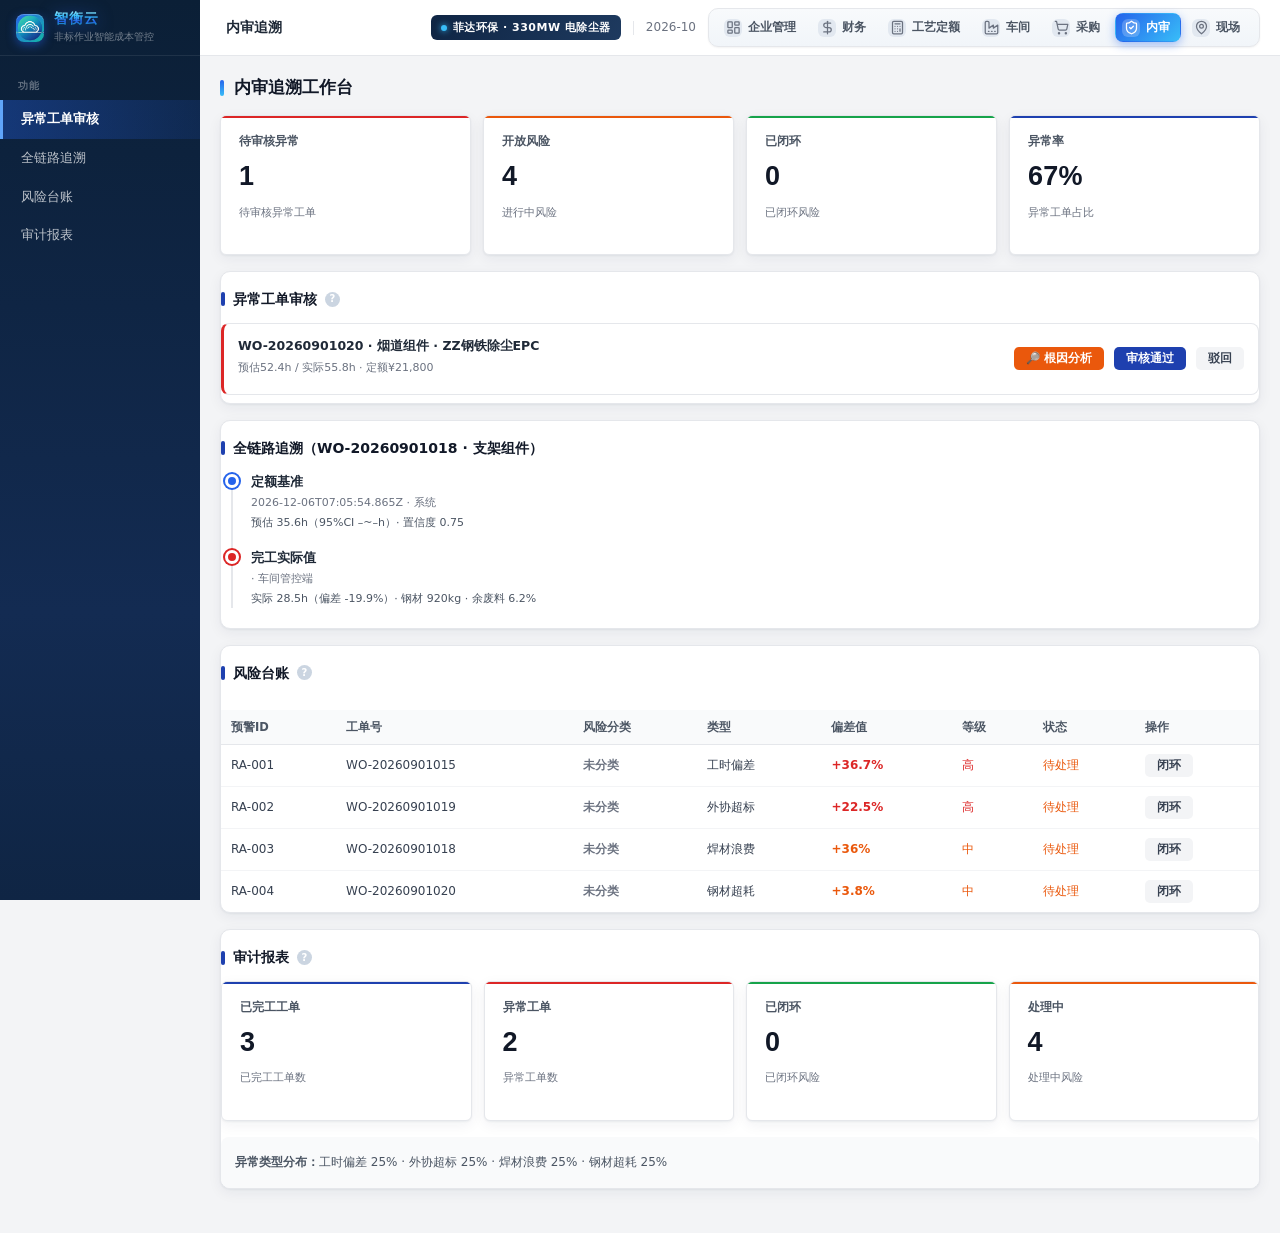
==== commit 4bfa435c: "发布最新静态演示：补齐智能决策/挣值/钢材页与 logo，启用 static-api Co-authored-by: Cursor <cursoragent@cursor.com>" ====
--- a/audit.html
+++ b/audit.html
@@ -4,40 +4,55 @@
 <meta charset="UTF-8">
 <meta name="viewport" content="width=device-width,initial-scale=1.0">
 <title>智衡云 · 内审追溯端</title>
-<link rel="stylesheet" href="shared/theme.css?v=20260930v4">
+<link rel="stylesheet" href="shared/theme.css?v=20261005v5">
 <script src="shared/static-api.js"></script>
+<script src="shared/nav.js?v=20261005"></script>
 <script src="shared/cost-assumptions.js"></script>
-<script src="shared/app.js"></script>
+<script src="shared/app.js?v=20261005d"></script>
 <script src="shared/api.js"></script>
 </head>
 <body>
-<div class="topbar">
-  <div class="topbar-left">
-    <div class="topbar-logo">智衡云</div>
-    <div><div class="topbar-title">内审追溯</div></div>
-  </div>
-    <div class="topbar-right">
-    <span>2026-09</span>
-    <span class="corp-badge"><span class="dot"></span>菲达环保 · 330MW 电除尘器</span>
-    <div id="roleSwitcherSlot" data-role="audit"></div>
-  </div>
-</div>
-<div class="role-layout">
-  <div class="role-sidebar">
-    <div class="role-sidebar-title">功能</div>
-    <div class="role-nav-item active" onclick="switchNav(this,0)">异常工单审核</div>
-    <div class="role-nav-item" onclick="switchNav(this,1)">全链路追溯</div>
-    <div class="role-nav-item" onclick="switchNav(this,2)">风险台账</div>
-    <div class="role-nav-item" onclick="switchNav(this,3)">审计报表</div>
-  </div>
-  <div class="role-main">
-    <div class="role-page-head">
-      <div class="role-page-title">内审追溯工作台</div>
-    </div>
+<div class="app-shell">
+  <aside class="app-sider">
+    <div class="app-sider-brand">
+      <div class="app-sider-logo"><img src="shared/logo.png" alt="智衡云"></div>
+      <div>
+        <div class="app-sider-name">智衡云</div>
+        <div class="app-sider-sub">非标作业智能成本管控</div>
+      </div>
+    </div>
+    <nav class="app-sider-nav">
+      <div class="app-sider-group">功能</div>
+      <div class="app-sider-item active" onclick="switchNav(this,0)">异常工单审核</div>
+      <div class="app-sider-item" onclick="switchNav(this,1)">全链路追溯</div>
+      <div class="app-sider-item" onclick="switchNav(this,2)">风险台账</div>
+      <div class="app-sider-item" onclick="switchNav(this,3)">审计报表</div>
+    </nav>
+  </aside>
+
+  <div class="app-body">
+    <header class="app-header">
+      <div class="app-header-left">
+        <div class="app-header-crumb"><b>内审追溯</b></div>
+      </div>
+      <div class="app-header-right">
+        <div class="app-header-meta">
+          <span class="corp-badge"><span class="dot"></span>菲达环保 · 330MW 电除尘器</span>
+          <span class="sep"></span>
+          <span>2026-10</span>
+        </div>
+        <div id="roleSwitcherSlot" data-role="audit"></div>
+      </div>
+    </header>
+
+    <main class="app-content">
+      <div class="role-page-head">
+        <div class="role-page-title">内审追溯工作台</div>
+      </div>
     <div class="role-kpi-grid" id="auditKpi"></div>
 
     <div class="role-panel" id="panel-anomaly">
-      <div class="role-section-title">异常工单审核（财务过账后推送）</div>
+      <div class="role-section-title">异常工单审核 <span class="hint-q" data-tip="财务过账后推送至内审">?</span></div>
       <div id="anomalyList"></div>
     </div>
 
@@ -50,28 +65,29 @@
     </div>
 
     <div class="role-panel" id="panel-risk">
-      <div class="role-section-title">风险台账 · 按四类风险归集</div>
+      <div class="role-section-title">风险台账 <span class="hint-q" data-tip="按四类风险归集：流程风险、数据风险、财税合规风险、人员与组织影响风险">?</span></div>
       <div class="role-kpi-grid" style="margin-bottom:14px" id="riskClassBox"></div>
       <div id="riskList"></div>
     </div>
 
     <div class="role-panel" id="panel-report">
-      <div class="role-section-title">审计报表</div>
+      <div class="role-section-title">审计报表 <span class="hint-q" data-tip="追溯链完整率：所有工单均保留「识别→测算→下达→开工→报工→过账→内审」全链路留痕；闭环要求：异常工单须完成根因分析并确认处置措施后方可闭环，审计底稿保留 5 年">?</span></div>
       <div class="role-kpi-grid" style="margin-bottom:16px" id="reportKpi"></div>
       <div style="background:var(--gray-50);border-radius:8px;padding:14px;font-size:12px;color:var(--gray-600);line-height:1.9" id="reportDetail">
       </div>
     </div>
 
     <div class="role-panel" id="rootcauseBox" style="display:none;border-left:4px solid #2563eb"></div>
+    </main>
   </div>
 </div>
 
 <script>
 function switchNav(el, idx) {
-  var items = document.querySelectorAll('.role-nav-item');
+  var items = document.querySelectorAll('.app-sider-item');
   for (var i = 0; i < items.length; i++) items[i].classList.remove('active');
   el.classList.add('active');
-  var panels = document.querySelectorAll('.role-main .role-panel');
+  var panels = document.querySelectorAll('.app-content .role-panel');
   if (panels[idx]) {
     panels[idx].scrollIntoView({behavior:'smooth', block:'start'});
   } else {
@@ -87,11 +103,11 @@
   var abnormal = doneWOs.filter(function(w){return detectAnomalies(w).length>0;});
 
   document.getElementById('auditKpi').innerHTML =
-    '<div class="role-kpi-card"><div class="rk-label">待审核异常</div><div class="rk-value" style="color:#dc2626">' + posted.length + '</div></div>' +
-    '<div class="role-kpi-card"><div class="rk-label">开放风险</div><div class="rk-value" style="color:#ea580c">' + openRisks.length + '</div></div>' +
-    '<div class="role-kpi-card"><div class="rk-label">已闭环</div><div class="rk-value" style="color:#16a34a">' + closedRisks.length + '</div></div>' +
-    '<div class="role-kpi-card"><div class="rk-label">异常率</div><div class="rk-value">' +
-      (doneWOs.length ? Math.round(abnormal.length/doneWOs.length*100) : 0) + '%</div></div>';
+    '<div class="role-kpi-card red"><div class="rk-label">待审核异常</div><div class="rk-value">' + posted.length + '</div><div class="rk-sub">待审核异常工单</div></div>' +
+    '<div class="role-kpi-card amber"><div class="rk-label">开放风险</div><div class="rk-value">' + openRisks.length + '</div><div class="rk-sub">进行中风险</div></div>' +
+    '<div class="role-kpi-card green"><div class="rk-label">已闭环</div><div class="rk-value">' + closedRisks.length + '</div><div class="rk-sub">已闭环风险</div></div>' +
+    '<div class="role-kpi-card blue"><div class="rk-label">异常率</div><div class="rk-value">' +
+      (doneWOs.length ? Math.round(abnormal.length/doneWOs.length*100) : 0) + '%</div><div class="rk-sub">异常工单占比</div></div>';
 
   // 异常工单审核（带根因分析）
   var ahtml = '';
@@ -159,14 +175,12 @@
   var dist = Object.keys(byType).sort(function(a,b){return byType[b]-byType[a];})
     .map(function(k){ return k + ' ' + Math.round(byType[k]/tot*100) + '%'; }).join(' · ') || '暂无';
   document.getElementById('reportKpi').innerHTML =
-    '<div class="role-kpi-card"><div class="rk-label">已完工工单</div><div class="rk-value">' + doneWOs.length + '</div></div>' +
-    '<div class="role-kpi-card"><div class="rk-label">异常工单</div><div class="rk-value" style="color:#dc2626">' + abnormal.length + '</div></div>' +
-    '<div class="role-kpi-card"><div class="rk-label">已闭环</div><div class="rk-value" style="color:#16a34a">' + closedRisks.length + '</div></div>' +
-    '<div class="role-kpi-card"><div class="rk-label">处理中</div><div class="rk-value" style="color:#ea580c">' + openRisks.length + '</div></div>';
+    '<div class="role-kpi-card blue"><div class="rk-label">已完工工单</div><div class="rk-value">' + doneWOs.length + '</div><div class="rk-sub">已完工工单数</div></div>' +
+    '<div class="role-kpi-card red"><div class="rk-label">异常工单</div><div class="rk-value">' + abnormal.length + '</div><div class="rk-sub">异常工单数</div></div>' +
+    '<div class="role-kpi-card green"><div class="rk-label">已闭环</div><div class="rk-value">' + closedRisks.length + '</div><div class="rk-sub">已闭环风险</div></div>' +
+    '<div class="role-kpi-card amber"><div class="rk-label">处理中</div><div class="rk-value">' + openRisks.length + '</div><div class="rk-sub">处理中风险</div></div>';
   document.getElementById('reportDetail').innerHTML =
-    '<strong>异常类型分布：</strong>' + dist + '<br>' +
-    '<strong>追溯链完整率：</strong>所有工单均保留「识别→测算→下达→开工→报工→过账→内审」全链路留痕<br>' +
-    '<strong>闭环要求：</strong>异常工单须完成根因分析并确认处置措施后方可闭环，审计底稿保留 5 年';
+    '<strong>异常类型分布：</strong>' + dist;
 }
 
 async function renderTrace(woId) {
--- a/shared/theme.css
+++ b/shared/theme.css
@@ -20,7 +20,10 @@
 .app-sider{width:200px;flex-shrink:0;background:#0b1f36;color:rgba(255,255,255,.78);display:flex;flex-direction:column;position:sticky;top:0;height:100vh;z-index:90}
 .app-sider-brand{height:56px;padding:0 16px;display:flex;align-items:center;gap:10px;border-bottom:1px solid rgba(255,255,255,.08);flex-shrink:0}
 .app-sider-logo{width:28px;height:28px;border:1px solid rgba(255,255,255,.4);border-radius:4px;display:flex;align-items:center;justify-content:center;font-size:11px;font-weight:700;color:#fff;letter-spacing:.5px}
-.app-sider-name{font-size:14px;font-weight:700;color:#fff;line-height:1.2}
+.app-sider-name{font-size:14px;font-weight:800;line-height:1.2;letter-spacing:1px;
+  background:linear-gradient(180deg,#a5f3fc 0%,#38bdf8 35%,#2563eb 68%,#14b8a6 100%);
+  -webkit-background-clip:text;background-clip:text;color:transparent;
+  filter:drop-shadow(0 2px 8px rgba(37,99,235,.5))}
 .app-sider-sub{font-size:10px;opacity:.55;margin-top:2px}
 .app-sider-nav{flex:1;overflow-y:auto;padding:12px 0}
 .app-sider-group{font-size:10px;font-weight:700;letter-spacing:1px;color:rgba(255,255,255,.35);padding:10px 18px 6px;text-transform:uppercase}
@@ -43,7 +46,7 @@
 .app-content{flex:1;padding:18px 20px 28px;max-width:100%}
 
 /* 右上角角色板块 */
-.role-panel-box{display:flex;align-items:center;gap:10px;padding:4px 6px 4px 12px;background:var(--gray-50);border:1px solid var(--gray-200);border-radius:6px}
+.role-panel-box{display:flex;align-items:center;gap:10px;padding:4px 8px;background:var(--gray-50);border:1px solid var(--gray-200);border-radius:6px}
 .role-panel-label{font-size:11px;font-weight:700;color:var(--gray-400);white-space:nowrap;letter-spacing:.5px}
 .role-panel-list{display:flex;align-items:center;gap:4px;flex-wrap:wrap}
 .role-pill{display:inline-flex;align-items:center;justify-content:center;padding:5px 10px;border-radius:4px;font-size:12px;font-weight:600;color:var(--gray-600);background:transparent;border:1px solid transparent;cursor:pointer;font-family:inherit;white-space:nowrap;transition:background .15s,color .15s,border-color .15s}
@@ -77,12 +80,16 @@
 .page-subtitle{font-size:12.5px;color:var(--gray-500)}
 
 /* 兼容旧布局：角色页左栏 + 顶栏 */
-.role-layout{display:grid;grid-template-columns:200px 1fr;gap:0;min-height:calc(100vh - 56px)}
-.role-sidebar{background:#fff;border-right:1px solid var(--gray-200);padding:12px 0}
-.role-sidebar-title{font-size:10px;font-weight:700;color:var(--gray-400);padding:0 16px;margin-bottom:8px;letter-spacing:1px}
-.role-nav-item{padding:9px 16px;font-size:13px;color:var(--gray-600);cursor:pointer;display:flex;align-items:center;gap:10px;transition:all .15s;border-left:3px solid transparent}
-.role-nav-item:hover{background:var(--gray-50);color:var(--gray-900)}
-.role-nav-item.active{background:var(--steel-50);color:var(--steel-700);border-left-color:var(--steel-600);font-weight:600}
+.role-layout{display:grid;grid-template-columns:200px 1fr;gap:0;min-height:calc(100vh - 100px)}
+.role-sidebar{
+  background:var(--sider-grad);border-right:1px solid rgba(255,255,255,.08);padding:12px 0;
+  position:sticky;top:100px;height:calc(100vh - 100px);overflow-y:auto;scrollbar-width:none;
+}
+.role-sidebar::-webkit-scrollbar{display:none}
+.role-sidebar-title{font-size:10px;font-weight:700;color:rgba(255,255,255,.35);padding:0 16px;margin-bottom:8px;letter-spacing:1px}
+.role-nav-item{padding:9px 16px;font-size:13px;color:rgba(255,255,255,.72);cursor:pointer;display:flex;align-items:center;gap:10px;transition:all .15s;border-left:3px solid transparent}
+.role-nav-item:hover{background:rgba(255,255,255,.09);color:#fff}
+.role-nav-item.active{background:var(--sider-active);color:#fff;border-left-color:#60a5fa;font-weight:600}
 .role-nav-icon{display:none}
 .role-main{padding:18px 20px;background:var(--gray-100)}
 .role-page-head{margin-bottom:14px}
@@ -124,9 +131,16 @@
 
 /* ===== KPI卡片（角色页） ===== */
 .role-kpi-grid{display:grid;grid-template-columns:repeat(4,1fr);gap:12px;margin-bottom:16px}
-.role-kpi-card{background:#fff;border-radius:var(--radius);padding:14px 16px;border:1px solid var(--gray-200);box-shadow:var(--shadow-sm)}
-.rk-label{font-size:11.5px;color:var(--gray-500);margin-bottom:6px}
-.rk-value{font-size:22px;font-weight:900;color:var(--gray-900)}
+.role-kpi-card{background:#fff;border-radius:var(--radius);padding:16px 18px;border:1px solid var(--gray-200);box-shadow:var(--shadow-sm);position:relative;overflow:hidden}
+.role-kpi-card::before{content:'';position:absolute;top:0;left:0;right:0;height:2px}
+.role-kpi-card.blue::before{background:var(--steel-600)}
+.role-kpi-card.green::before{background:var(--green)}
+.role-kpi-card.amber::before{background:var(--amber)}
+.role-kpi-card.red::before{background:var(--red)}
+.rk-label{font-size:12px;color:var(--gray-600);font-weight:600;margin-bottom:4px}
+.rk-value{font-size:27px;font-weight:900;color:var(--gray-900)}
+.rk-sub{font-size:11px;color:var(--gray-500);margin-top:6px;line-height:1.5}
+.role-kpi-card{min-height:140px}
 .role-kpi{background:#fff;border-radius:var(--radius);padding:14px 16px;border:1px solid var(--gray-200)}
 .role-kpi .k{font-size:11.5px;color:var(--gray-500);margin-bottom:6px}
 .role-kpi .v{font-size:22px;font-weight:900;color:var(--gray-900)}
@@ -137,6 +151,23 @@
 /* ===== 区块标题 ===== */
 .role-section-title{font-size:14px;font-weight:800;color:var(--gray-900);margin:16px 0 12px;display:flex;align-items:center;gap:8px}
 .role-section-title::before{content:'';width:4px;height:14px;background:var(--steel-600);border-radius:2px}
+
+/* ===== 说明小问号：点击弹出说明气泡（配合 shared/app.js 全局事件） ===== */
+.hint-q{
+  display:inline-flex;align-items:center;justify-content:center;
+  width:15px;height:15px;border-radius:50%;flex:none;
+  background:#cbd5e1;color:#fff;font-size:10px;font-weight:800;
+  cursor:pointer;user-select:none;line-height:1;font-style:normal;font-family:inherit;
+  transition:background .15s,transform .15s;
+}
+.hint-q:hover{background:var(--steel-600);transform:scale(1.08)}
+.seasonal-hero .hint-q{margin-left:6px;vertical-align:1px}
+.hint-pop{
+  position:fixed;z-index:9999;max-width:280px;
+  background:#1e293b;color:#e2e8f0;font-size:12px;line-height:1.65;
+  padding:9px 11px;border-radius:8px;box-shadow:0 10px 30px rgba(15,23,42,.28);
+  animation:pageIn .18s ease;
+}
 
 /* ===== 待办项 ===== */
 .todo-item{display:flex;justify-content:space-between;align-items:center;padding:12px 14px;border-radius:8px;border:1px solid var(--gray-200);margin-bottom:8px;background:#fff;transition:all .2s}
@@ -442,10 +473,19 @@
 .chart-title .ct-ico.cyan{background:var(--cyan)}
 /* ===== 全站品牌统一（2.1 推广层） ===== */
 .topbar-logo{
-  background:var(--brand-grad);
-  border:none;
-  box-shadow:0 2px 8px rgba(37,99,235,.45);
-  letter-spacing:0;
+  border:none;height:auto;padding:0;border-radius:0;
+  gap:10px;font-size:15px;font-weight:800;letter-spacing:2px;
+  background:linear-gradient(180deg,#a5f3fc 0%,#38bdf8 35%,#2563eb 68%,#14b8a6 100%);
+  -webkit-background-clip:text;background-clip:text;color:transparent;
+  filter:drop-shadow(0 2px 8px rgba(37,99,235,.5));
+}
+.topbar-logo::before{
+  content:"衡";
+  width:30px;height:30px;border-radius:8px;flex:none;
+  display:flex;align-items:center;justify-content:center;
+  font-size:14px;font-weight:800;color:#fff;
+  background:linear-gradient(135deg,#2563eb 0%,#14b8a6 100%);
+  box-shadow:0 3px 10px rgba(37,99,235,.5),inset 0 1px 0 rgba(255,255,255,.25);
 }
 .corp-badge{
   display:inline-flex;align-items:center;gap:6px;padding:4px 10px;
@@ -498,10 +538,11 @@
 .boot-ver{opacity:.6}
 /* ===== 2.3 品牌统一（侧栏徽标 / 角色胶囊 / 页面过渡）===== */
 .app-sider-logo{background:linear-gradient(135deg,#2563eb 0%,#14b8a6 100%);border-radius:8px;box-shadow:0 3px 10px rgba(37,99,235,.5),inset 0 1px 0 rgba(255,255,255,.25);font-size:13px}
-.role-panel-box{background:linear-gradient(180deg,#f8fafc,#f1f5f9);border-color:var(--gray-200);box-shadow:var(--shadow-sm);border-radius:10px;padding:4px 8px 4px 14px;gap:8px}
+.role-panel-box{background:linear-gradient(180deg,#f8fafc,#f1f5f9);border-color:var(--gray-200);box-shadow:var(--shadow-sm);border-radius:10px;padding:4px 8px;gap:8px}
 .role-panel-label{color:var(--gray-500);font-size:10.5px;letter-spacing:1px}
 .role-pill{padding:4px 10px 4px 6px;border-radius:8px;gap:6px}
 .role-pill-ico{display:inline-flex;align-items:center;justify-content:center;width:18px;height:18px;border-radius:6px;font-size:10px;font-weight:800;font-style:normal;color:var(--gray-500);background:#e2e8f0;transition:background .15s,color .15s}
+.role-pill-ico svg{width:15px;height:15px}
 .role-pill:hover{background:#fff;border-color:#dbe4f0;color:var(--steel-700);box-shadow:0 2px 6px rgba(15,23,42,.06)}
 .role-pill:hover .role-pill-ico{background:var(--brand-grad);color:#fff}
 .role-pill.current{background:var(--brand-grad);border-color:transparent;color:#fff;box-shadow:0 3px 10px rgba(37,99,235,.4)}
@@ -523,4 +564,121 @@
 .sider-note summary::before{content:'';width:5px;height:5px;border-right:1.5px solid currentColor;border-bottom:1.5px solid currentColor;transform:rotate(45deg);transition:transform .15s;flex:none;margin-left:2px}
 .sider-note[open] summary::before{transform:rotate(-135deg);margin-top:-3px}
 .sider-note .sider-note-body{font-size:10px;color:rgba(255,255,255,.5);line-height:1.8;margin:5px 0 2px;padding:0 4px}
-.recog-card{background:#fff;border:1px solid var(--gray-200);border-radius:10px;padding:14px}+.recog-card{background:#fff;border:1px solid var(--gray-200);border-radius:10px;padding:14px}
+
+/* ============================================================
+   统一导航条（shared/nav.js 注入）
+   ============================================================ */
+.nav-bar{
+  position:sticky;top:56px;z-index:95;
+  background:#fff;border-bottom:1px solid var(--gray-200);
+  padding:0 20px;height:44px;
+  display:flex;align-items:center;gap:14px;
+  overflow-x:auto;scrollbar-width:none;
+}
+.nav-bar::-webkit-scrollbar{display:none}
+.nav-group{display:flex;align-items:center;gap:2px;flex:none}
+.nav-pill{
+  display:inline-flex;align-items:center;height:28px;padding:0 13px;
+  border-radius:6px;font-size:12.5px;font-weight:600;color:var(--gray-600);
+  text-decoration:none;white-space:nowrap;
+  transition:background .15s,color .15s,box-shadow .15s;
+}
+.nav-pill:hover{background:var(--steel-50);color:var(--steel-700)}
+.nav-pill.current{
+  background:var(--steel-600);color:#fff;
+  box-shadow:0 2px 8px rgba(37,99,235,.28);
+}
+.nav-pill.current:hover{background:var(--steel-700);color:#fff}
+.nav-pill.ghost{font-weight:500;color:var(--gray-400);padding:0 9px}
+.nav-pill.ghost:hover{color:var(--steel-700)}
+.nav-pill.ghost.current{background:var(--gray-100);color:var(--gray-800);box-shadow:none}
+.nav-sep{display:flex;align-items:center;gap:8px;flex:none;color:var(--gray-300)}
+.nav-sep::before{content:'';width:1px;height:16px;background:var(--gray-200);display:block}
+.nav-sep-label{font-size:10px;font-weight:700;letter-spacing:.6px;color:var(--gray-400)}
+/* 看板页（左侧深色栏内）的竖向变体 */
+.nav-bar.sider{
+  position:static;background:transparent;border:none;
+  padding:0;height:auto;flex-direction:column;align-items:stretch;gap:4px;
+  max-height:52vh;overflow-y:auto;overflow-x:hidden;margin-bottom:6px;
+}
+.nav-bar.sider .nav-group{flex-direction:column;align-items:stretch;gap:1px}
+.nav-bar.sider .nav-pill{
+  height:auto;padding:6px 8px;color:rgba(255,255,255,.68);font-size:12px;
+}
+.nav-bar.sider .nav-pill:hover{background:rgba(255,255,255,.09);color:#fff}
+.nav-bar.sider .nav-pill.current{background:var(--sider-active);color:#fff;box-shadow:none}
+.nav-bar.sider .nav-pill.ghost{font-size:11.5px;padding:5px 8px;color:rgba(255,255,255,.42)}
+.nav-bar.sider .nav-sep{
+  font-size:9.5px;font-weight:700;letter-spacing:1px;
+  color:rgba(255,255,255,.3);padding:8px 8px 3px;
+}
+.nav-bar.sider .nav-sep::before{display:none}
+
+/* ============================================================
+   通用内容件（新页面复用，避免每页重复写样式）
+   ============================================================ */
+.nv-note{
+  background:#f0f7ff;border-left:4px solid #2563eb;padding:12px 16px;
+  border-radius:6px;font-size:12.5px;color:#1e3a5f;line-height:1.8;margin-bottom:14px;
+}
+.nv-note b{color:#0f2544}
+.nv-grid4{display:grid;grid-template-columns:repeat(4,1fr);gap:12px;margin-bottom:14px}
+.nv-grid3{display:grid;grid-template-columns:repeat(3,1fr);gap:12px;margin-bottom:14px}
+.nv-grid2{display:grid;grid-template-columns:1fr 1fr;gap:14px;margin-bottom:14px}
+@media (max-width:1100px){
+  .nv-grid4{grid-template-columns:repeat(2,1fr)}
+  .nv-grid2,.nv-grid3{grid-template-columns:1fr}
+}
+.nv-kpi{background:#fff;border:1px solid var(--gray-200);border-radius:6px;padding:13px 15px}
+.nv-kpi .lb{font-size:11.5px;color:var(--gray-500)}
+.nv-kpi .vl{font-size:21px;font-weight:700;color:var(--gray-900);margin-top:5px;
+  font-family:var(--num-font);font-variant-numeric:tabular-nums}
+.nv-kpi .vl small{font-size:12px;font-weight:400;color:var(--gray-500);margin-left:3px}
+.nv-kpi .sub{font-size:11px;color:var(--gray-400);margin-top:4px;line-height:1.5}
+.nv-tbl{width:100%;border-collapse:collapse;font-size:12.5px}
+.nv-tbl th{background:#f3f6fa;padding:9px 10px;text-align:left;font-weight:600;
+  color:#374151;border-bottom:2px solid #e5e7eb;white-space:nowrap}
+.nv-tbl td{padding:8px 10px;border-bottom:1px solid #f0f2f5;color:var(--gray-700)}
+.nv-tbl tr:hover td{background:#fafbfc}
+.nv-tbl td.num{text-align:right;font-family:var(--num-font);font-variant-numeric:tabular-nums}
+.nv-src{font-size:11.5px;color:var(--gray-500);line-height:1.7;margin-top:10px}
+.nv-tag{display:inline-block;padding:2px 7px;border-radius:4px;font-size:11px;font-weight:600}
+.nv-good{background:#dcfce7;color:#166534}
+.nv-warn{background:#ffedd5;color:#9a3412}
+.nv-bad{background:#fee2e2;color:#991b1b}
+.nv-info{background:#dbeafe;color:#1e40af}
+.nv-gray{background:#f3f4f6;color:#6b7280}
+.nv-chart{width:100%;height:290px}
+.nv-chart-sm{width:100%;height:250px}
+.nv-loading{color:var(--gray-400);font-size:12.5px;padding:16px;text-align:center}
+.nv-btn{padding:7px 16px;background:var(--steel-600);color:#fff;border:none;border-radius:6px;
+  cursor:pointer;font-size:12.5px;font-family:var(--font)}
+.nv-btn:hover{background:var(--steel-700)}
+.nv-btn.ghost{background:#fff;color:var(--gray-700);border:1px solid var(--gray-300)}
+.nv-btn.ghost:hover{background:var(--gray-50)}
+.nv-fld{display:flex;flex-direction:column;gap:5px}
+.nv-fld label{font-size:11.5px;color:var(--gray-600);font-weight:600}
+.nv-fld input,.nv-fld select{padding:7px 10px;border:1px solid var(--gray-300);border-radius:6px;
+  font-size:13px;font-family:var(--font);background:#fff}
+
+/* ===== 3.x 订单详情抽屉图标/进度条增强 + logo 图 ===== */
+.od-kpi-label{display:flex;align-items:center;gap:5px}
+.od-kpi-label svg{width:13px;height:13px;flex:none}
+.od-kpi.blue .od-kpi-label svg{color:var(--steel-600)}
+.od-kpi.green .od-kpi-label svg{color:var(--green)}
+.od-kpi.amber .od-kpi-label svg{color:var(--amber)}
+.od-kpi.red .od-kpi-label svg{color:var(--red)}
+.od-cost-name{display:flex;align-items:center;gap:5px}
+.od-cost-name svg{width:13px;height:13px;flex:none;color:var(--steel-500)}
+.od-cost-card.labor .od-cost-name svg{color:var(--green)}
+.od-cost-card.fixed .od-cost-name svg{color:var(--amber)}
+.od-cost-card.other .od-cost-name svg{color:var(--cyan)}
+.od-prog{width:56px;height:8px;background:var(--gray-200);border-radius:4px;vertical-align:middle;margin-right:6px;display:inline-block;overflow:hidden}
+.od-prog-bar{height:100%;background:linear-gradient(90deg,#38bdf8,#2563eb);border-radius:4px}
+.app-sider-logo img,.boot-logo-mark img{width:100%;height:100%;object-fit:cover;display:block}
+.topbar-logo::before{content:"";background:url('logo.png') center/cover no-repeat}
+/* ===== 3.2 技术页统一 app-shell 版式 ===== */
+a.app-sider-item{text-decoration:none}
+.app-content > .page-container{max-width:1400px;margin:0 auto;padding:0}
+.od-cost-pie-title{font-size:11px;color:var(--gray-500);font-weight:600;margin:12px 0 2px}
